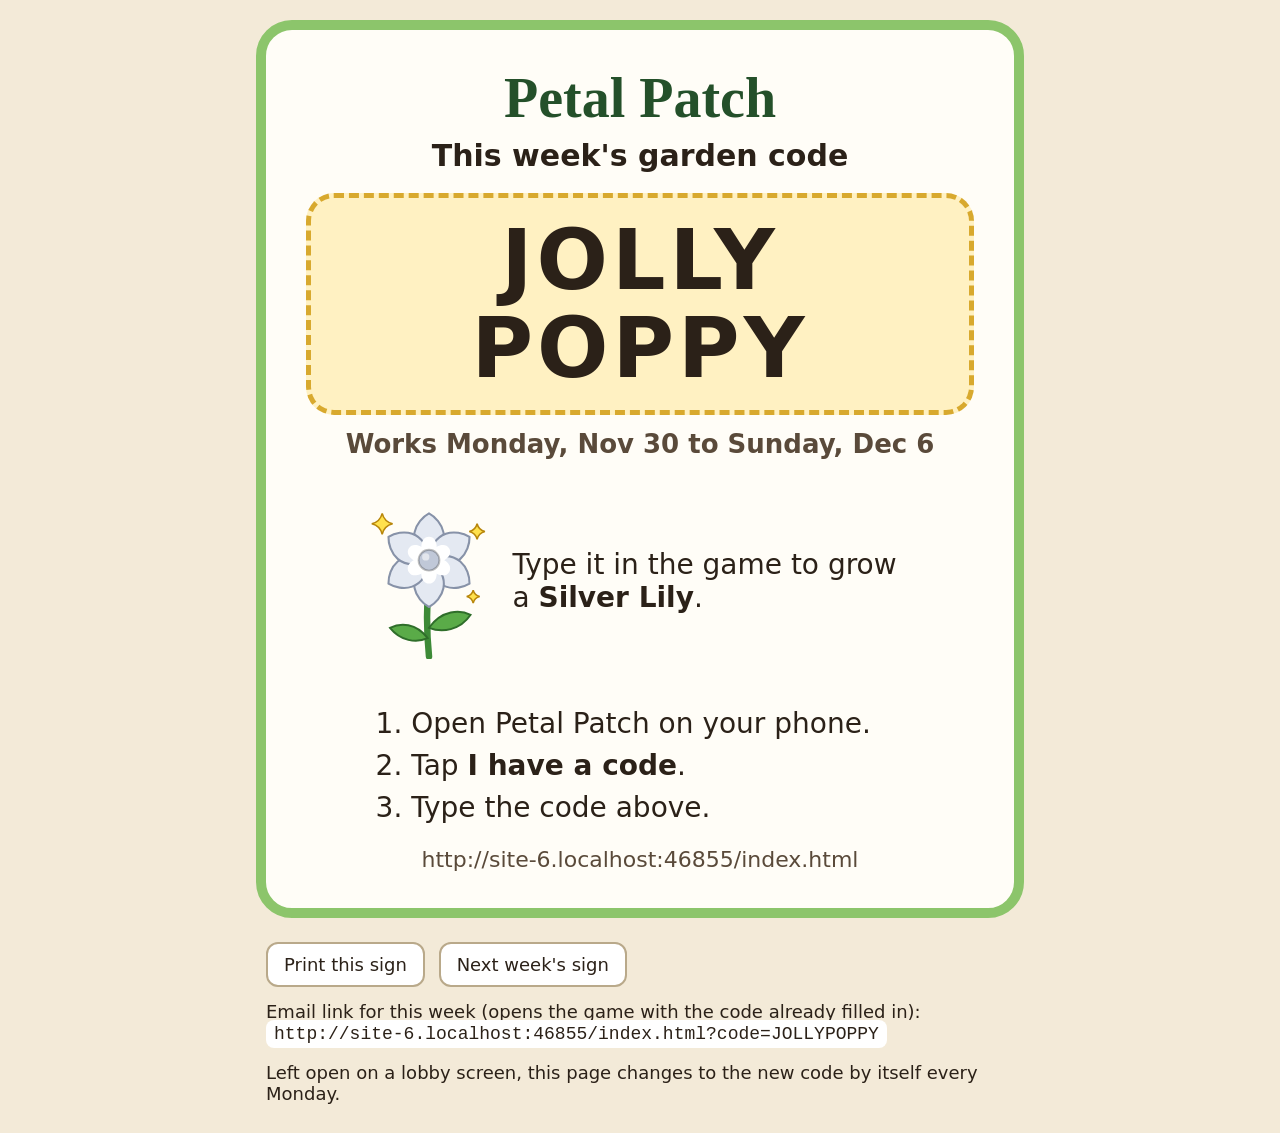
==== sign.html @ f28a341d "Publish game files" ====
<!doctype html>
<html lang="en">
<head>
  <meta charset="utf-8">
  <meta name="viewport" content="width=device-width, initial-scale=1">
  <meta name="robots" content="noindex">
  <link rel="icon" href="data:,">
  <title>Petal Patch: this week's code</title>
  <style>
    @page { size: letter portrait; margin: 0.5in; }
    * { box-sizing: border-box; }
    body { margin: 0; font-family: system-ui, -apple-system, "Segoe UI", Roboto, Arial, sans-serif; color: #2b2118; background: #f3ead8; }
    .sign {
      max-width: 8in; margin: 20px auto; background: #fffdf7; border: 10px solid #8cc56b; border-radius: 36px;
      padding: 36px 40px; text-align: center;
    }
    h1 { font-family: Georgia, "Times New Roman", serif; color: #24502a; font-size: 56px; margin: 0; }
    .lead { font-size: 30px; margin: 8px 0 20px; font-weight: 600; }
    .code {
      font-size: clamp(40px, 13vw, 84px); font-weight: 900; letter-spacing: 4px; color: #2b2118;
      background: #fff1c2; border: 5px dashed #d8a92e; border-radius: 28px; padding: 18px 10px; margin: 0 0 14px;
      line-height: 1.05;
    }
    .dates { font-size: 26px; font-weight: 700; color: #5a4a3a; }
    .flower { display: flex; align-items: center; justify-content: center; gap: 18px; margin: 22px 0; }
    .flower svg { width: 130px; height: 156px; }
    .flower p { font-size: 28px; text-align: left; margin: 0; max-width: 4.2in; }
    ol { text-align: left; font-size: 28px; line-height: 1.5; margin: 10px auto; max-width: 5.6in; }
    .addr { font-size: 22px; margin-top: 18px; word-break: break-all; color: #5a4a3a; }
    .controls { max-width: 8in; margin: 0 auto 30px; padding: 0 10px; font-size: 18px; }
    .controls button, .controls a { font: inherit; display: inline-block; margin: 4px 8px 4px 0; padding: 10px 16px; border-radius: 12px; border: 2px solid #b9a98a; background: #fff; color: #2b2118; text-decoration: none; cursor: pointer; }
    .controls .email { margin-top: 10px; word-break: break-all; }
    .controls code { background: #fff; padding: 4px 8px; border-radius: 8px; }
    @media print {
      body { background: #fff; }
      .controls { display: none; }
      .sign { margin: 0 auto; border-width: 8px; page-break-after: always; }
    }
  </style>
</head>
<body>
  <main id="sign"></main>
  <div class="controls" id="controls"></div>
  <script type="module">
    import { weeklyCode } from "./js/logic/weekly.js";
    import { dayKeyOf, dayNumber, weekNumber, weekStartDay, prettyDay } from "./js/logic/dates.js";
    import { specialForWeek } from "./js/logic/garden.js";
    import { flowerSVG } from "./js/art.js";

    const p = new URLSearchParams(location.search);
    const d = p.get("date") ? dayNumber(p.get("date")) : dayNumber(dayKeyOf(new Date()));
    const offset = p.get("week") === "next" ? 1 : 0;
    const week = weekNumber(d) + offset;
    const start = weekStartDay(week);
    const code = weeklyCode(week);
    const sp = specialForWeek(week);
    const game = new URL("index.html", location.href);
    game.search = "";
    const email = `${game.href}?code=${code.replace(/\s+/g, "")}`;

    document.getElementById("sign").innerHTML = `
      <div class="sign">
        <h1>Petal Patch</h1>
        <div class="lead">This week's garden code</div>
        <div class="code">${code}</div>
        <div class="dates">Works ${prettyDay(start, { weekday: true })} to ${prettyDay(start + 6, { weekday: true })}</div>
        <div class="flower">${flowerSVG(sp)}<p>Type it in the game to grow a <b>${sp.name}</b>.</p></div>
        <ol>
          <li>Open Petal Patch on your phone.</li>
          <li>Tap <b>I have a code</b>.</li>
          <li>Type the code above.</li>
        </ol>
        <div class="addr">${game.href}</div>
      </div>`;

    document.getElementById("controls").innerHTML = `
      <button onclick="print()">Print this sign</button>
      ${offset ? `<a href="sign.html">This week's sign</a>` : `<a href="sign.html?week=next">Next week's sign</a>`}
      <div class="email">Email link for this week (opens the game with the code already filled in):<br><code>${email}</code></div>
      <p>Left open on a lobby screen, this page changes to the new code by itself every Monday.</p>`;

    // On a lobby screen: reload a minute after midnight so Monday's code appears without anyone touching it.
    const now = new Date();
    const next = new Date(now.getFullYear(), now.getMonth(), now.getDate() + 1, 0, 1, 0);
    setTimeout(() => location.reload(), next - now);
  </script>
</body>
</html>
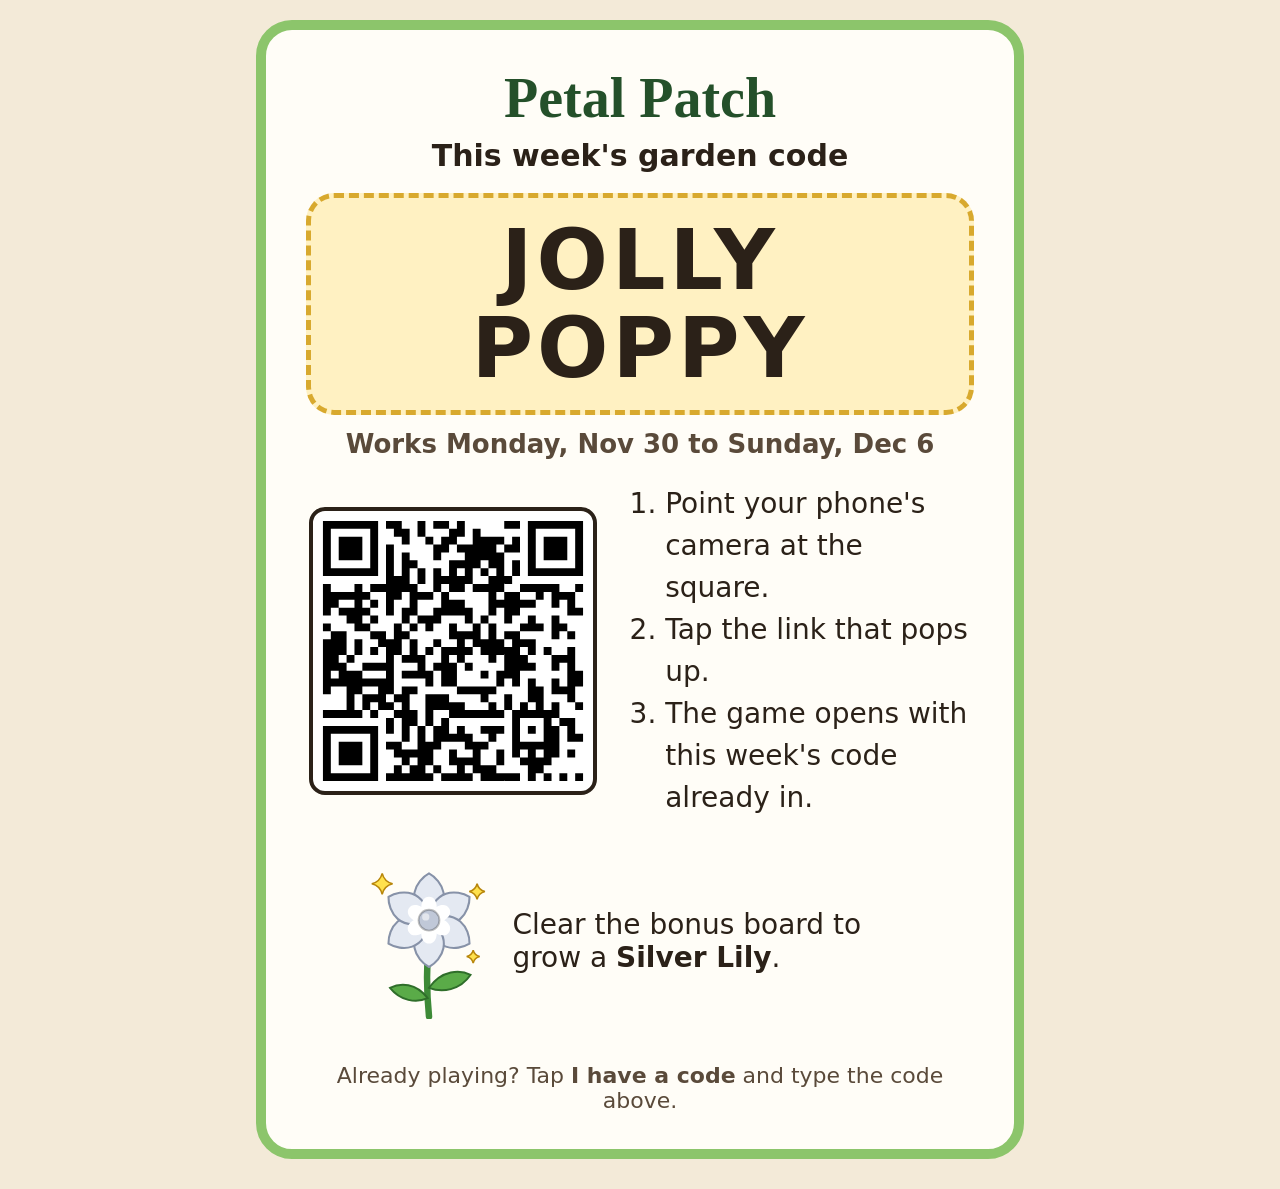
==== commit 9832017b: "Publish game files" ====
--- a/sign.html
+++ b/sign.html
@@ -26,7 +26,11 @@
     .flower svg { width: 130px; height: 156px; }
     .flower p { font-size: 28px; text-align: left; margin: 0; max-width: 4.2in; }
     ol { text-align: left; font-size: 28px; line-height: 1.5; margin: 10px auto; max-width: 5.6in; }
-    .addr { font-size: 22px; margin-top: 18px; word-break: break-all; color: #5a4a3a; }
+    .scan { display: flex; align-items: center; justify-content: center; gap: 28px; margin: 24px 0 6px; flex-wrap: wrap; }
+    .qr { width: 3in; max-width: 78vw; background: #fff; border: 4px solid #2b2118; border-radius: 16px; padding: 6px; line-height: 0; }
+    .qr svg { width: 100%; height: auto; display: block; }
+    .scan ol { max-width: 3.6in; margin: 0; }
+    .already { font-size: 22px; margin-top: 10px; color: #5a4a3a; }
     .controls { max-width: 8in; margin: 0 auto 30px; padding: 0 10px; font-size: 18px; }
     .controls button, .controls a { font: inherit; display: inline-block; margin: 4px 8px 4px 0; padding: 10px 16px; border-radius: 12px; border: 2px solid #b9a98a; background: #fff; color: #2b2118; text-decoration: none; cursor: pointer; }
     .controls .email { margin-top: 10px; word-break: break-all; }
@@ -41,7 +45,9 @@
 <body>
   <main id="sign"></main>
   <div class="controls" id="controls"></div>
+  <script src="js/vendor/qrcode.js"></script>
   <script type="module">
+    import { GAME_URL } from "./js/config.js";
     import { weeklyCode } from "./js/logic/weekly.js";
     import { dayKeyOf, dayNumber, weekNumber, weekStartDay, prettyDay } from "./js/logic/dates.js";
     import { specialForWeek } from "./js/logic/garden.js";
@@ -54,9 +60,16 @@
     const start = weekStartDay(week);
     const code = weeklyCode(week);
     const sp = specialForWeek(week);
-    const game = new URL("index.html", location.href);
+    const game = GAME_URL ? new URL(GAME_URL) : new URL("./", location.href);
     game.search = "";
+    game.hash = "";
     const email = `${game.href}?code=${code.replace(/\s+/g, "")}`;
+
+    // QR for the code link, drawn here in the page (no outside service).
+    const qr = qrcode(0, "M");
+    qr.addData(email);
+    qr.make();
+    const qrSvg = qr.createSvgTag({ cellSize: 8, margin: 4, scalable: true });
 
     document.getElementById("sign").innerHTML = `
       <div class="sign">
@@ -64,16 +77,20 @@
         <div class="lead">This week's garden code</div>
         <div class="code">${code}</div>
         <div class="dates">Works ${prettyDay(start, { weekday: true })} to ${prettyDay(start + 6, { weekday: true })}</div>
-        <div class="flower">${flowerSVG(sp)}<p>Type it in the game to grow a <b>${sp.name}</b>.</p></div>
-        <ol>
-          <li>Open Petal Patch on your phone.</li>
-          <li>Tap <b>I have a code</b>.</li>
-          <li>Type the code above.</li>
-        </ol>
-        <div class="addr">${game.href}</div>
+        <div class="scan">
+          <div class="qr" role="img" aria-label="QR code that opens the game with this week's code">${qrSvg}</div>
+          <ol>
+            <li>Point your phone's camera at the square.</li>
+            <li>Tap the link that pops up.</li>
+            <li>The game opens with this week's code already in.</li>
+          </ol>
+        </div>
+        <div class="flower">${flowerSVG(sp)}<p>Clear the bonus board to grow a <b>${sp.name}</b>.</p></div>
+        <div class="already">Already playing? Tap <b>I have a code</b> and type the code above.</div>
       </div>`;
 
-    document.getElementById("controls").innerHTML = `
+    // Staff tools (print button, email link) show only with ?staff=1, so a lobby screen shows the sign alone.
+    if (p.get("staff") === "1") document.getElementById("controls").innerHTML = `
       <button onclick="print()">Print this sign</button>
       ${offset ? `<a href="sign.html">This week's sign</a>` : `<a href="sign.html?week=next">Next week's sign</a>`}
       <div class="email">Email link for this week (opens the game with the code already filled in):<br><code>${email}</code></div>
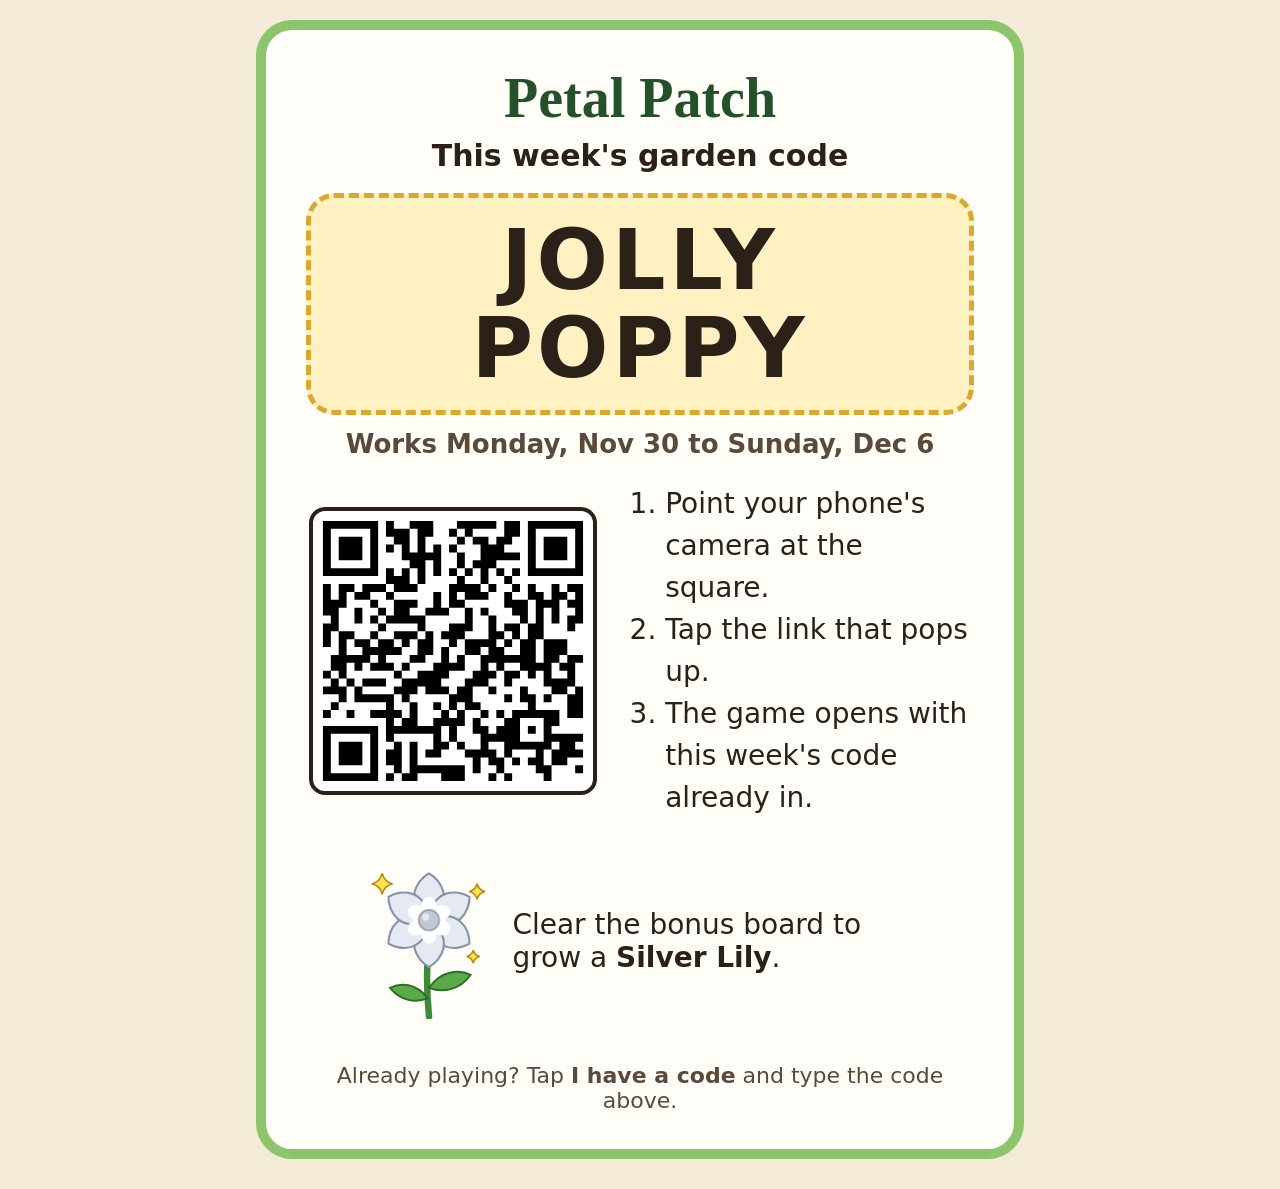
==== commit 0851e310: "Publish game files (v58c28aa)" ====
--- a/sign.html
+++ b/sign.html
@@ -45,13 +45,13 @@
 <body>
   <main id="sign"></main>
   <div class="controls" id="controls"></div>
-  <script src="js/vendor/qrcode.js"></script>
+  <script src="v58c28aa/js/vendor/qrcode.js"></script>
   <script type="module">
-    import { GAME_URL } from "./js/config.js";
-    import { weeklyCode } from "./js/logic/weekly.js";
-    import { dayKeyOf, dayNumber, weekNumber, weekStartDay, prettyDay } from "./js/logic/dates.js";
-    import { specialForWeek } from "./js/logic/garden.js";
-    import { flowerSVG } from "./js/art.js";
+    import { GAME_URL } from "./v58c28aa/js/config.js";
+    import { weeklyCode } from "./v58c28aa/js/logic/weekly.js";
+    import { dayKeyOf, dayNumber, weekNumber, weekStartDay, prettyDay } from "./v58c28aa/js/logic/dates.js";
+    import { specialForWeek } from "./v58c28aa/js/logic/garden.js";
+    import { flowerSVG } from "./v58c28aa/js/art.js";
 
     const p = new URLSearchParams(location.search);
     const d = p.get("date") ? dayNumber(p.get("date")) : dayNumber(dayKeyOf(new Date()));
